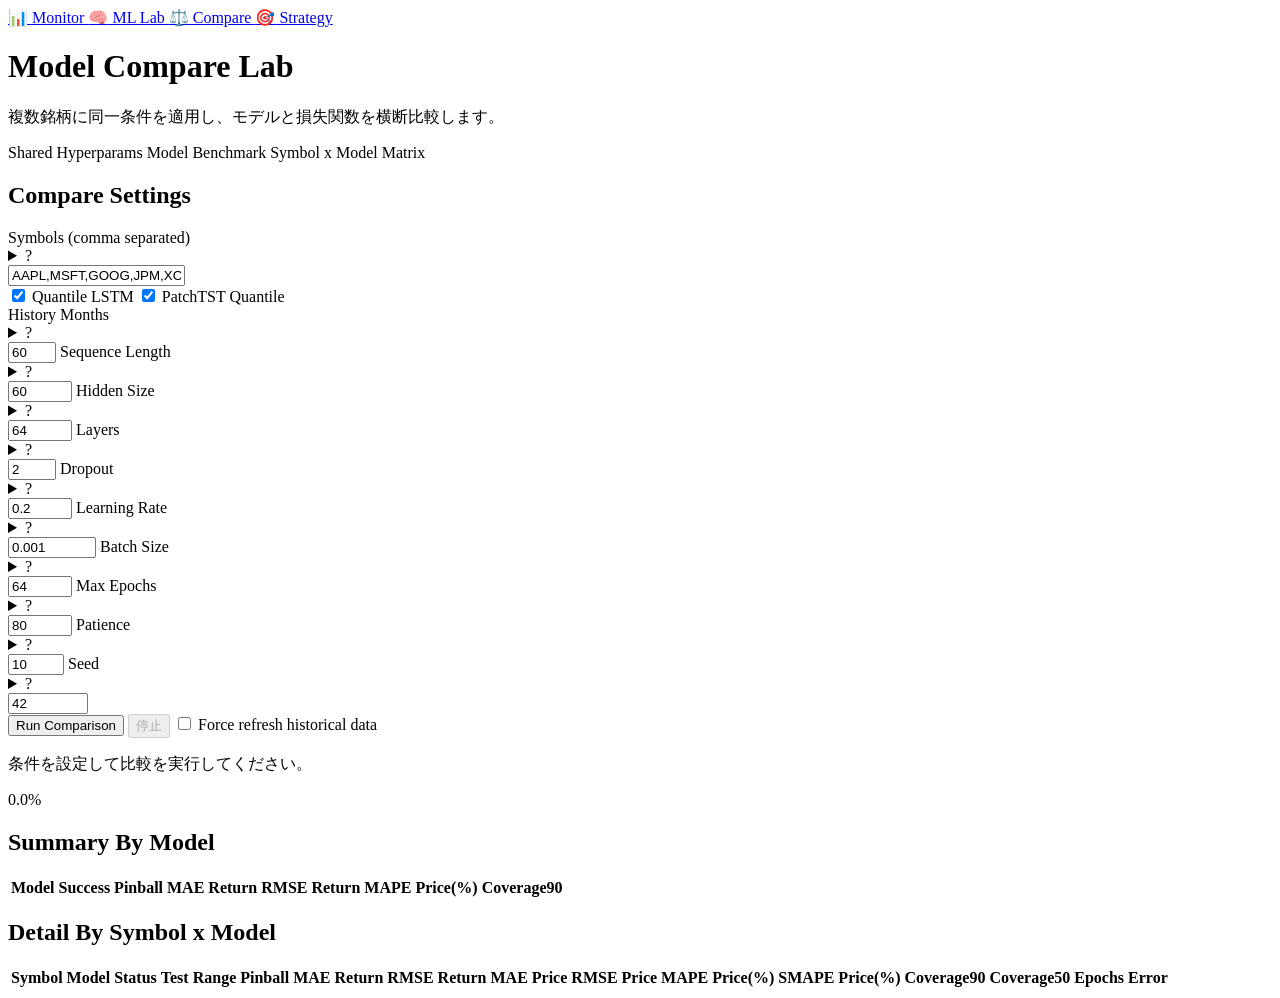
==== app/static/compare_lab.html @ 54e75e51 "improve design" ====
<!doctype html>
<html lang="ja">

<head>
  <meta charset="UTF-8" />
  <meta name="viewport" content="width=device-width, initial-scale=1.0" />
  <title>Model Compare Lab</title>
  <link rel="preconnect" href="https://fonts.googleapis.com" />
  <link rel="preconnect" href="https://fonts.gstatic.com" crossorigin />
  <link rel="stylesheet" href="/static/styles.css?v=20260212a" />
</head>

<body class="cmp-page">
  <!-- Top Navigation Tab Bar -->
  <nav class="nav-tabs" aria-label="Main navigation">
    <a href="/" class="nav-tab" data-path="/">
      <span class="nav-tab-icon">📊</span> Monitor
    </a>
    <a href="/ml-lab" class="nav-tab" data-path="/ml-lab">
      <span class="nav-tab-icon">🧠</span> ML Lab
    </a>
    <a href="/compare-lab" class="nav-tab" data-path="/compare-lab">
      <span class="nav-tab-icon">⚖️</span> Compare
    </a>
    <a href="/strategy-lab" class="nav-tab" data-path="/strategy-lab">
      <span class="nav-tab-icon">🎯</span> Strategy
    </a>
  </nav>

  <main class="container cmp-layout">
    <header class="header cmp-header">
      <div class="header-top">
        <h1>Model Compare Lab</h1>
      </div>
      <p>複数銘柄に同一条件を適用し、モデルと損失関数を横断比較します。</p>
      <div class="live-monitor-chips">
        <span class="pill chip-cyan">Shared Hyperparams</span>
        <span class="pill chip-amber">Model Benchmark</span>
        <span class="pill chip-green">Symbol x Model Matrix</span>
      </div>
    </header>

    <section class="card cmp-panel cmp-settings-panel">
      <h2>Compare Settings</h2>
      <form id="compare-form" class="ml-form">
        <label>
          <span class="ml-label-row">
            <span>Symbols (comma separated)</span>
            <details class="param-help">
              <summary>?</summary>
              <p>比較対象ティッカー。カンマ区切りで複数指定（例: AAPL,MSFT,NVDA）。各シンボルは1〜15文字を想定。</p>
            </details>
          </span>
          <input id="cmp-symbols" type="text" value="AAPL,MSFT,GOOG,JPM,XOM,UNH,WMT,META,LLY,BRK.B,NVDA,HD" />
        </label>

        <div class="ml-metric-grid">
          <label class="ml-checkbox"><input id="cmp-model-lstm" type="checkbox" checked /> Quantile LSTM</label>
          <label class="ml-checkbox"><input id="cmp-model-patchtst" type="checkbox" checked /> PatchTST Quantile</label>
        </div>

        <div class="ml-form-grid">
          <label>
            <span class="ml-label-row">
              <span>History Months</span>
              <details class="param-help">
                <summary>?</summary>
                <p>取得するヒストリカル期間（月）。直近2カ月は表示・評価用として学習から除外します。許容範囲: 3〜60。</p>
              </details>
            </span>
            <input id="cmp-years" type="number" value="60" min="3" max="60" />
          </label>
          <label>
            <span class="ml-label-row">
              <span>Sequence Length</span>
              <details class="param-help">
                <summary>?</summary>
                <p>1サンプルに使う過去営業日数。全銘柄・全モデルで同じ値を使用します。推奨範囲: 20〜512。</p>
              </details>
            </span>
            <input id="cmp-seq-len" type="number" value="60" min="20" max="1024" />
          </label>
          <label>
            <span class="ml-label-row">
              <span>Hidden Size</span>
              <details class="param-help">
                <summary>?</summary>
                <p>モデル内部の隠れ次元。大きいほど表現力は上がるが計算コストも増えます。推奨範囲: 16〜256。</p>
              </details>
            </span>
            <input id="cmp-hidden" type="number" value="64" min="16" max="2048" />
          </label>
          <label>
            <span class="ml-label-row">
              <span>Layers</span>
              <details class="param-help">
                <summary>?</summary>
                <p>ネットワーク層数。増やすと複雑なパターンを捉えやすい反面、過学習しやすくなります。推奨範囲: 1〜6。</p>
              </details>
            </span>
            <input id="cmp-layers" type="number" value="2" min="1" max="12" />
          </label>
          <label>
            <span class="ml-label-row">
              <span>Dropout</span>
              <details class="param-help">
                <summary>?</summary>
                <p>過学習抑制率。一般には 0.1〜0.3 を起点に調整します。推奨範囲: 0.00〜0.60（0.05刻み）。</p>
              </details>
            </span>
            <input id="cmp-dropout" type="number" value="0.2" min="0" max="0.6" step="0.05" />
          </label>
          <label>
            <span class="ml-label-row">
              <span>Learning Rate</span>
              <details class="param-help">
                <summary>?</summary>
                <p>学習率。大きすぎると不安定、小さすぎると収束が遅くなります。推奨範囲: 0.00001〜0.1（0.00001刻み）。</p>
              </details>
            </span>
            <input id="cmp-lr" type="number" value="0.001" min="0.00001" max="0.1" step="0.00001" />
          </label>
          <label>
            <span class="ml-label-row">
              <span>Batch Size</span>
              <details class="param-help">
                <summary>?</summary>
                <p>1ステップで処理するサンプル数。大きいほど高速化しやすいがメモリ消費が増えます。推奨範囲: 4〜512。</p>
              </details>
            </span>
            <input id="cmp-batch" type="number" value="64" min="4" max="1024" />
          </label>
          <label>
            <span class="ml-label-row">
              <span>Max Epochs</span>
              <details class="param-help">
                <summary>?</summary>
                <p>学習の最大反復回数。実際は Early Stopping で早く終了する場合があります。推奨範囲: 5〜400。</p>
              </details>
            </span>
            <input id="cmp-epochs" type="number" value="80" min="5" max="2000" />
          </label>
          <label>
            <span class="ml-label-row">
              <span>Patience</span>
              <details class="param-help">
                <summary>?</summary>
                <p>検証損失の改善が止まってから待つエポック数（Early Stopping用）。推奨範囲: 2〜80。</p>
              </details>
            </span>
            <input id="cmp-patience" type="number" value="10" min="2" max="400" />
          </label>
          <label>
            <span class="ml-label-row">
              <span>Seed</span>
              <details class="param-help">
                <summary>?</summary>
                <p>乱数シード。再現実験時は固定し、比較の公平性を保ちます。推奨範囲: 1〜100000。</p>
              </details>
            </span>
            <input id="cmp-seed" type="number" value="42" min="1" max="100000" />
          </label>
        </div>

        <div class="row ml-form-actions">
          <button id="cmp-run" type="submit">Run Comparison</button>
          <button id="cmp-cancel" type="button" class="danger-action" disabled>停止</button>
          <label class="ml-checkbox">
            <input id="cmp-refresh" type="checkbox" /> Force refresh historical data
          </label>
        </div>
      </form>
      <p id="cmp-recommend-warning" class="hint"></p>
      <p id="cmp-status" class="hint">条件を設定して比較を実行してください。</p>
      <div id="cmp-progress-wrap" class="ml-progress hidden" aria-live="polite">
        <div class="ml-progress-track">
          <div id="cmp-progress-bar" class="ml-progress-bar" role="progressbar" aria-valuemin="0" aria-valuemax="100"
            aria-valuenow="0"></div>
        </div>
        <p id="cmp-progress-text" class="hint">0.0%</p>
      </div>
    </section>

    <section class="card cmp-panel cmp-summary-panel">
      <h2>Summary By Model</h2>
      <div class="table-wrap">
        <table>
          <thead>
            <tr>
              <th>Model</th>
              <th>Success</th>
              <th>Pinball</th>
              <th>MAE Return</th>
              <th>RMSE Return</th>
              <th>MAPE Price(%)</th>
              <th>Coverage90</th>
            </tr>
          </thead>
          <tbody id="cmp-summary-body"></tbody>
        </table>
      </div>
    </section>

    <section class="card cmp-panel cmp-detail-panel">
      <h2>Detail By Symbol x Model</h2>
      <div class="table-wrap">
        <table>
          <thead>
            <tr>
              <th>Symbol</th>
              <th>Model</th>
              <th>Status</th>
              <th>Test Range</th>
              <th>Pinball</th>
              <th>MAE Return</th>
              <th>RMSE Return</th>
              <th>MAE Price</th>
              <th>RMSE Price</th>
              <th>MAPE Price(%)</th>
              <th>SMAPE Price(%)</th>
              <th>Coverage90</th>
              <th>Coverage50</th>
              <th>Epochs</th>
              <th>Error</th>
            </tr>
          </thead>
          <tbody id="cmp-detail-body"></tbody>
        </table>
      </div>
    </section>
  </main>

  <script src="/static/compare_lab.js" defer></script>
  <script src="/static/page_menu.js" defer></script>
</body>

</html>
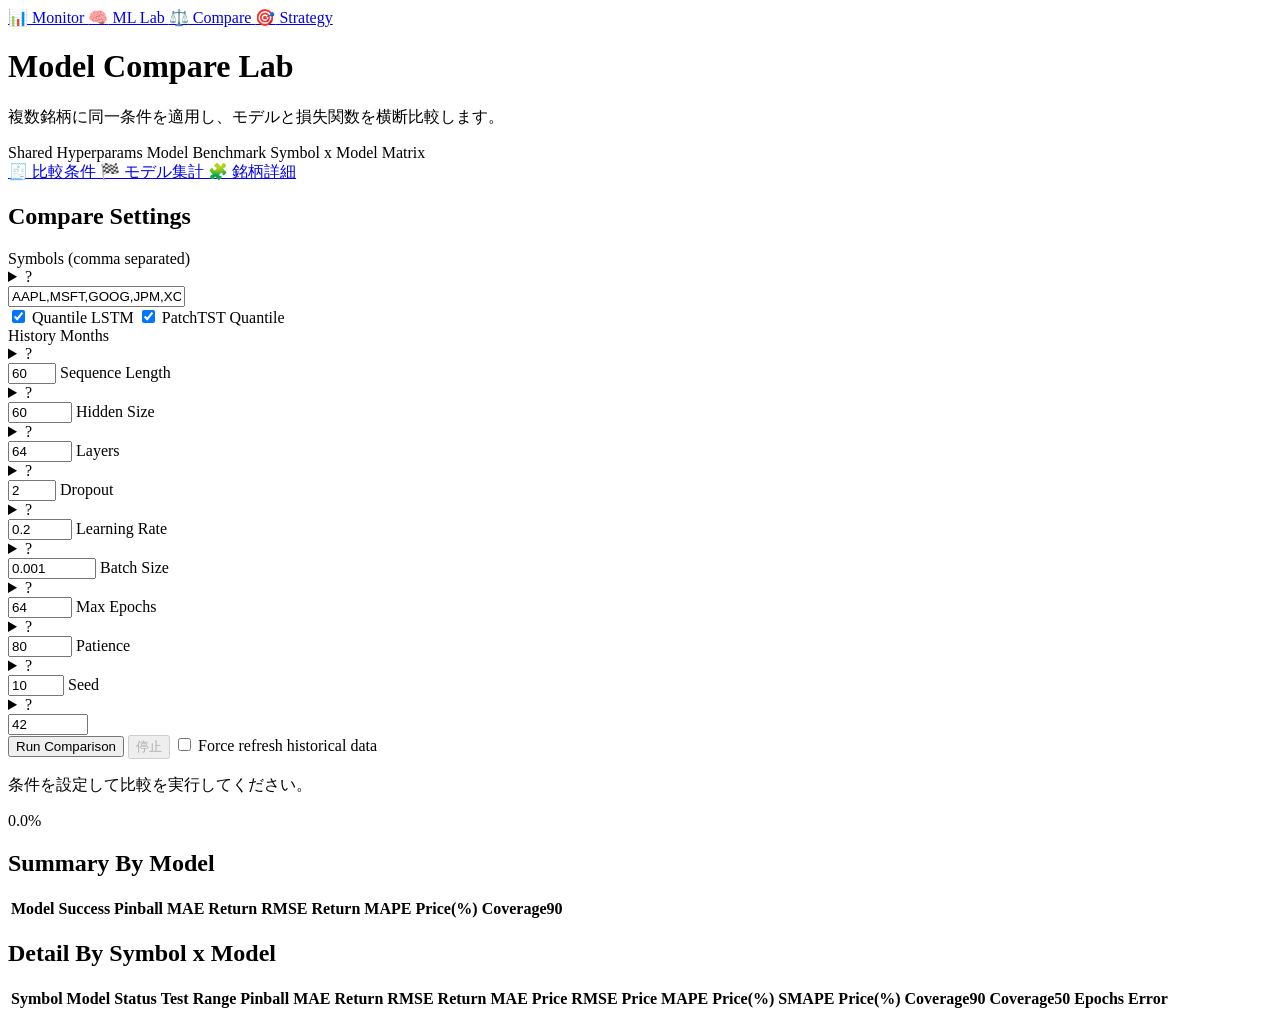
==== commit 6a87b134: "a" ====
--- a/app/static/compare_lab.html
+++ b/app/static/compare_lab.html
@@ -7,7 +7,7 @@
   <title>Model Compare Lab</title>
   <link rel="preconnect" href="https://fonts.googleapis.com" />
   <link rel="preconnect" href="https://fonts.gstatic.com" crossorigin />
-  <link rel="stylesheet" href="/static/styles.css?v=20260212a" />
+  <link rel="stylesheet" href="/static/styles.css?v=20260212f" />
 </head>
 
 <body class="cmp-page">
@@ -40,7 +40,22 @@
       </div>
     </header>
 
-    <section class="card cmp-panel cmp-settings-panel">
+    <nav class="flow-strip" aria-label="Primary actions">
+      <a class="flow-card flow-start" href="#cmp-settings-panel">
+        <span class="flow-icon" aria-hidden="true">🧾</span>
+        <span class="flow-label">比較条件</span>
+      </a>
+      <a class="flow-card" href="#cmp-summary-panel">
+        <span class="flow-icon" aria-hidden="true">🏁</span>
+        <span class="flow-label">モデル集計</span>
+      </a>
+      <a class="flow-card" href="#cmp-detail-panel">
+        <span class="flow-icon" aria-hidden="true">🧩</span>
+        <span class="flow-label">銘柄詳細</span>
+      </a>
+    </nav>
+
+    <section id="cmp-settings-panel" class="card cmp-panel cmp-settings-panel">
       <h2>Compare Settings</h2>
       <form id="compare-form" class="ml-form">
         <label>
@@ -181,7 +196,7 @@
       </div>
     </section>
 
-    <section class="card cmp-panel cmp-summary-panel">
+    <section id="cmp-summary-panel" class="card cmp-panel cmp-summary-panel">
       <h2>Summary By Model</h2>
       <div class="table-wrap">
         <table>
@@ -201,7 +216,7 @@
       </div>
     </section>
 
-    <section class="card cmp-panel cmp-detail-panel">
+    <section id="cmp-detail-panel" class="card cmp-panel cmp-detail-panel">
       <h2>Detail By Symbol x Model</h2>
       <div class="table-wrap">
         <table>
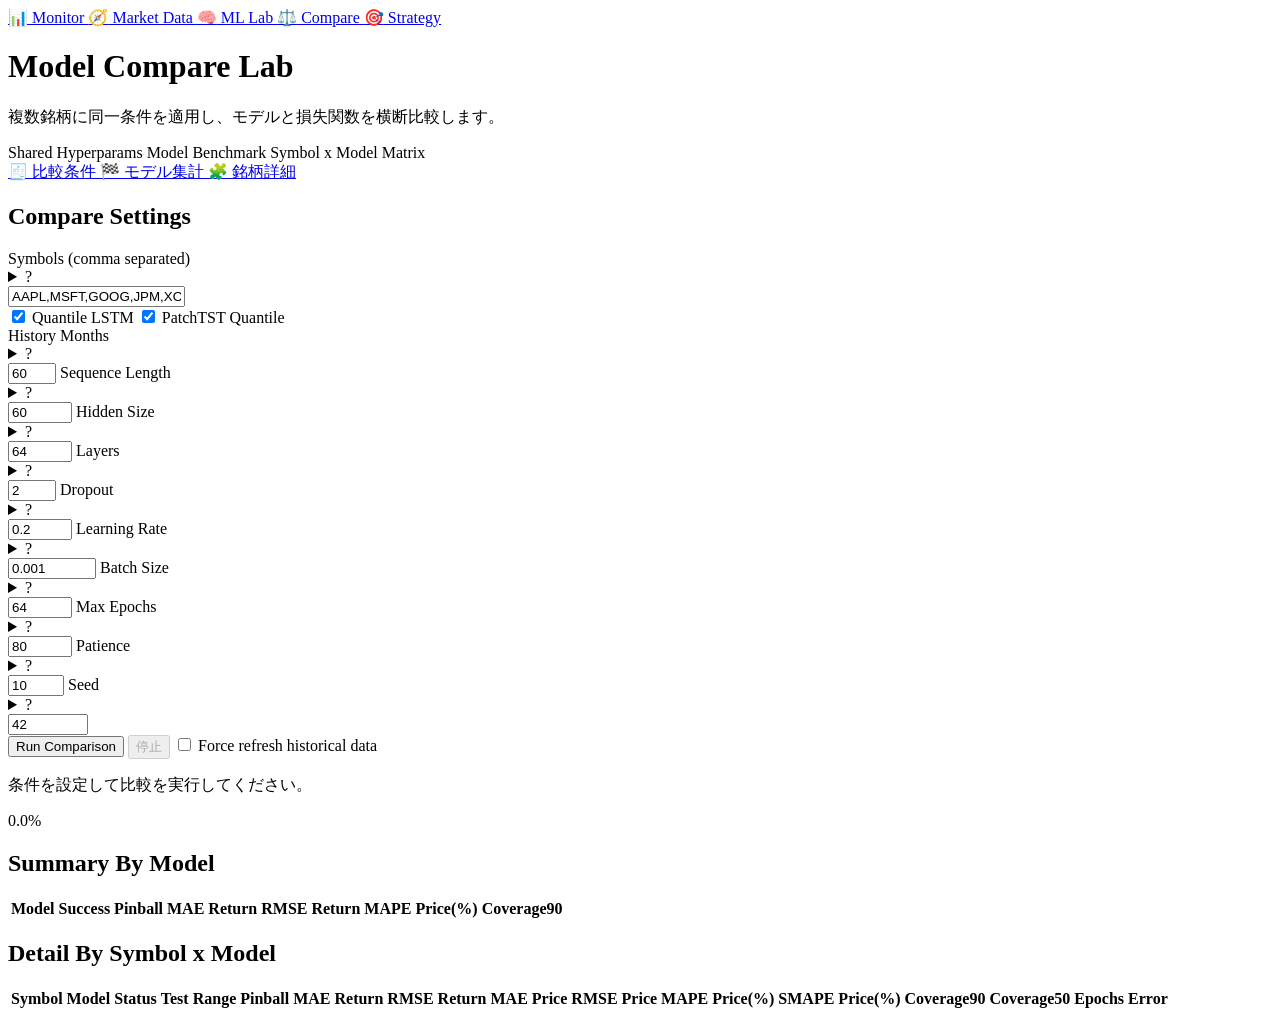
==== commit 1c846cac: "Add free market data lab page" ====
--- a/app/static/compare_lab.html
+++ b/app/static/compare_lab.html
@@ -7,7 +7,7 @@
   <title>Model Compare Lab</title>
   <link rel="preconnect" href="https://fonts.googleapis.com" />
   <link rel="preconnect" href="https://fonts.gstatic.com" crossorigin />
-  <link rel="stylesheet" href="/static/styles.css?v=20260212f" />
+  <link rel="stylesheet" href="/static/styles.css?v=20260213i" />
 </head>
 
 <body class="cmp-page">
@@ -15,6 +15,9 @@
   <nav class="nav-tabs" aria-label="Main navigation">
     <a href="/" class="nav-tab" data-path="/">
       <span class="nav-tab-icon">📊</span> Monitor
+    </a>
+    <a href="/market-data-lab" class="nav-tab" data-path="/market-data-lab">
+      <span class="nav-tab-icon">🧭</span> Market Data
     </a>
     <a href="/ml-lab" class="nav-tab" data-path="/ml-lab">
       <span class="nav-tab-icon">🧠</span> ML Lab
@@ -246,7 +249,7 @@
   </main>
 
   <script src="/static/compare_lab.js" defer></script>
-  <script src="/static/page_menu.js" defer></script>
+  <script src="/static/page_menu.js?v=20260213i" defer></script>
 </body>
 
 </html>
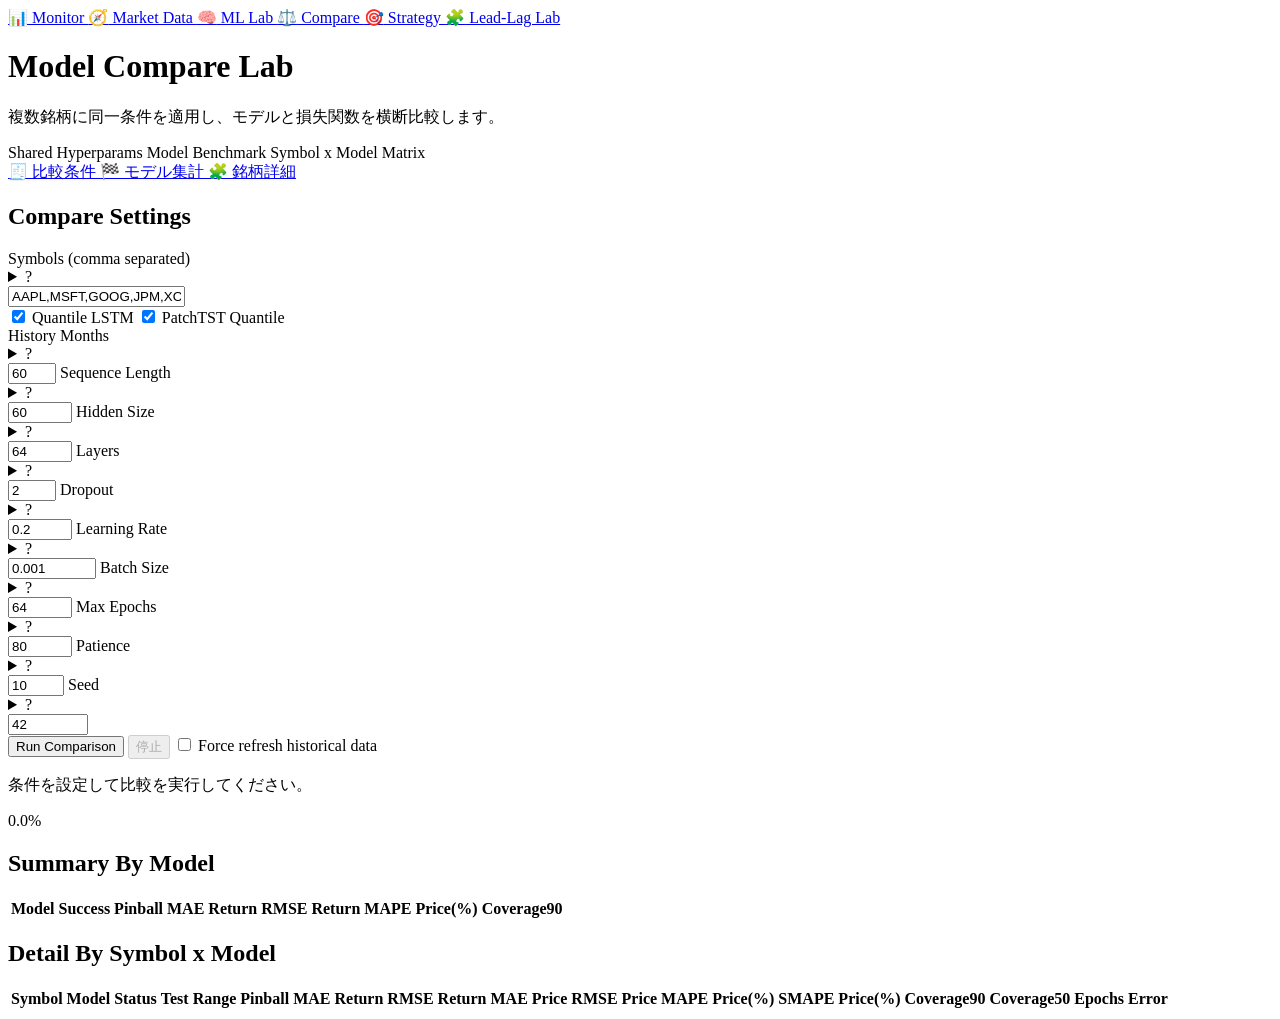
==== commit 0fe4bd1d: "Add lead-lag PCA lab and API" ====
--- a/app/static/compare_lab.html
+++ b/app/static/compare_lab.html
@@ -27,6 +27,9 @@
     </a>
     <a href="/strategy-lab" class="nav-tab" data-path="/strategy-lab">
       <span class="nav-tab-icon">🎯</span> Strategy
+    </a>
+    <a href="/leadlag-lab" class="nav-tab" data-path="/leadlag-lab">
+      <span class="nav-tab-icon">🧩</span> Lead-Lag Lab
     </a>
   </nav>
 
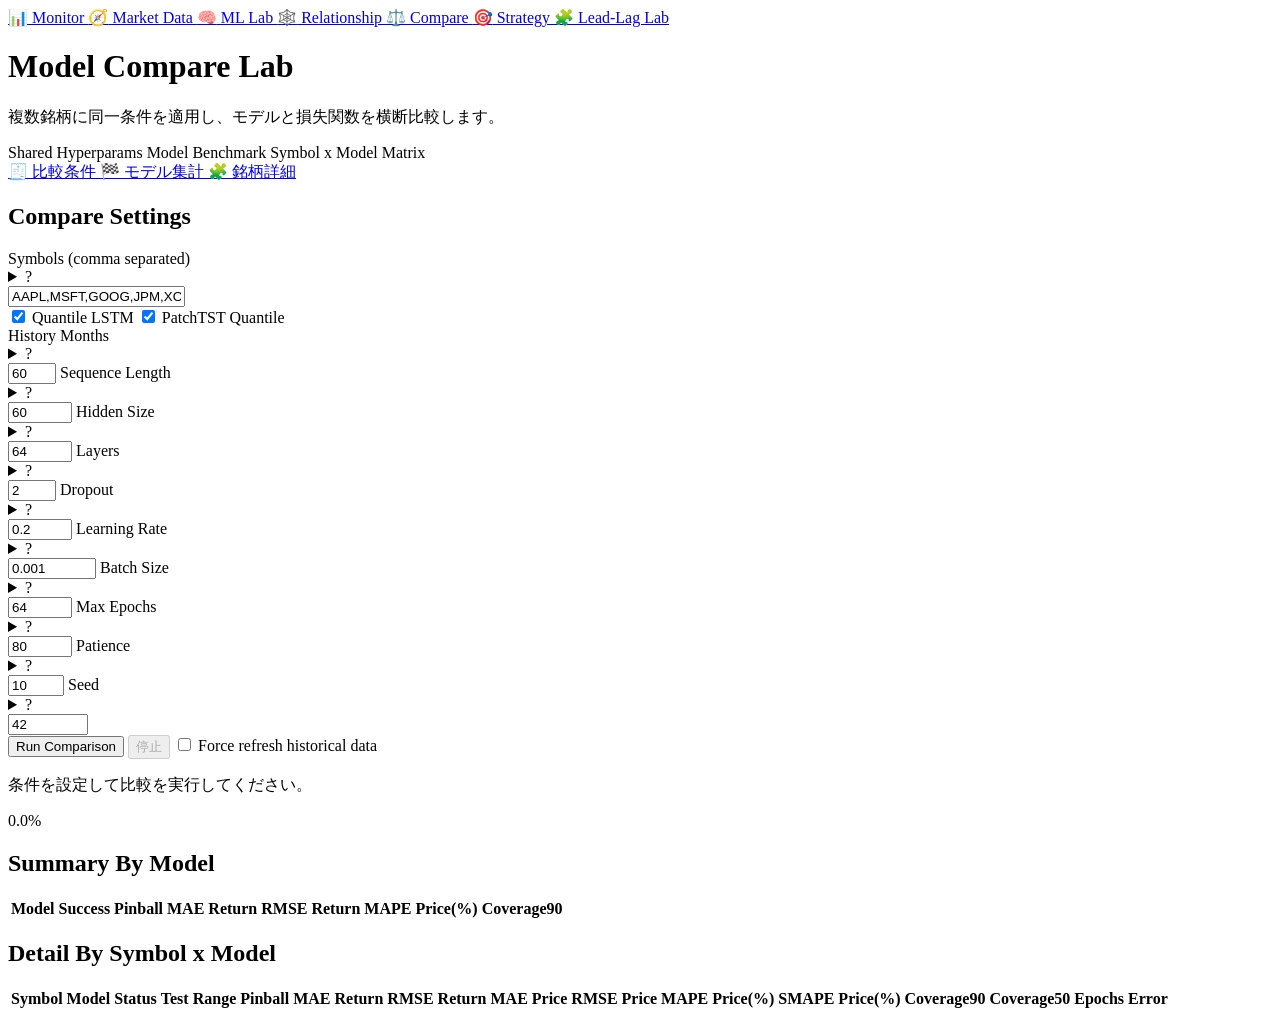
==== commit c6b85ca9: "Add relationship lab for multi-symbol analysis" ====
--- a/app/static/compare_lab.html
+++ b/app/static/compare_lab.html
@@ -7,7 +7,7 @@
   <title>Model Compare Lab</title>
   <link rel="preconnect" href="https://fonts.googleapis.com" />
   <link rel="preconnect" href="https://fonts.gstatic.com" crossorigin />
-  <link rel="stylesheet" href="/static/styles.css?v=20260213i" />
+  <link rel="stylesheet" href="/static/styles.css?v=20260323c" />
 </head>
 
 <body class="cmp-page">
@@ -21,6 +21,9 @@
     </a>
     <a href="/ml-lab" class="nav-tab" data-path="/ml-lab">
       <span class="nav-tab-icon">🧠</span> ML Lab
+    </a>
+    <a href="/relationship-lab" class="nav-tab" data-path="/relationship-lab">
+      <span class="nav-tab-icon">🕸️</span> Relationship
     </a>
     <a href="/compare-lab" class="nav-tab" data-path="/compare-lab">
       <span class="nav-tab-icon">⚖️</span> Compare
@@ -252,6 +255,7 @@
   </main>
 
   <script src="/static/compare_lab.js" defer></script>
+  <script src="/static/help_popover.js?v=20260323a" defer></script>
   <script src="/static/page_menu.js?v=20260213i" defer></script>
 </body>
 
